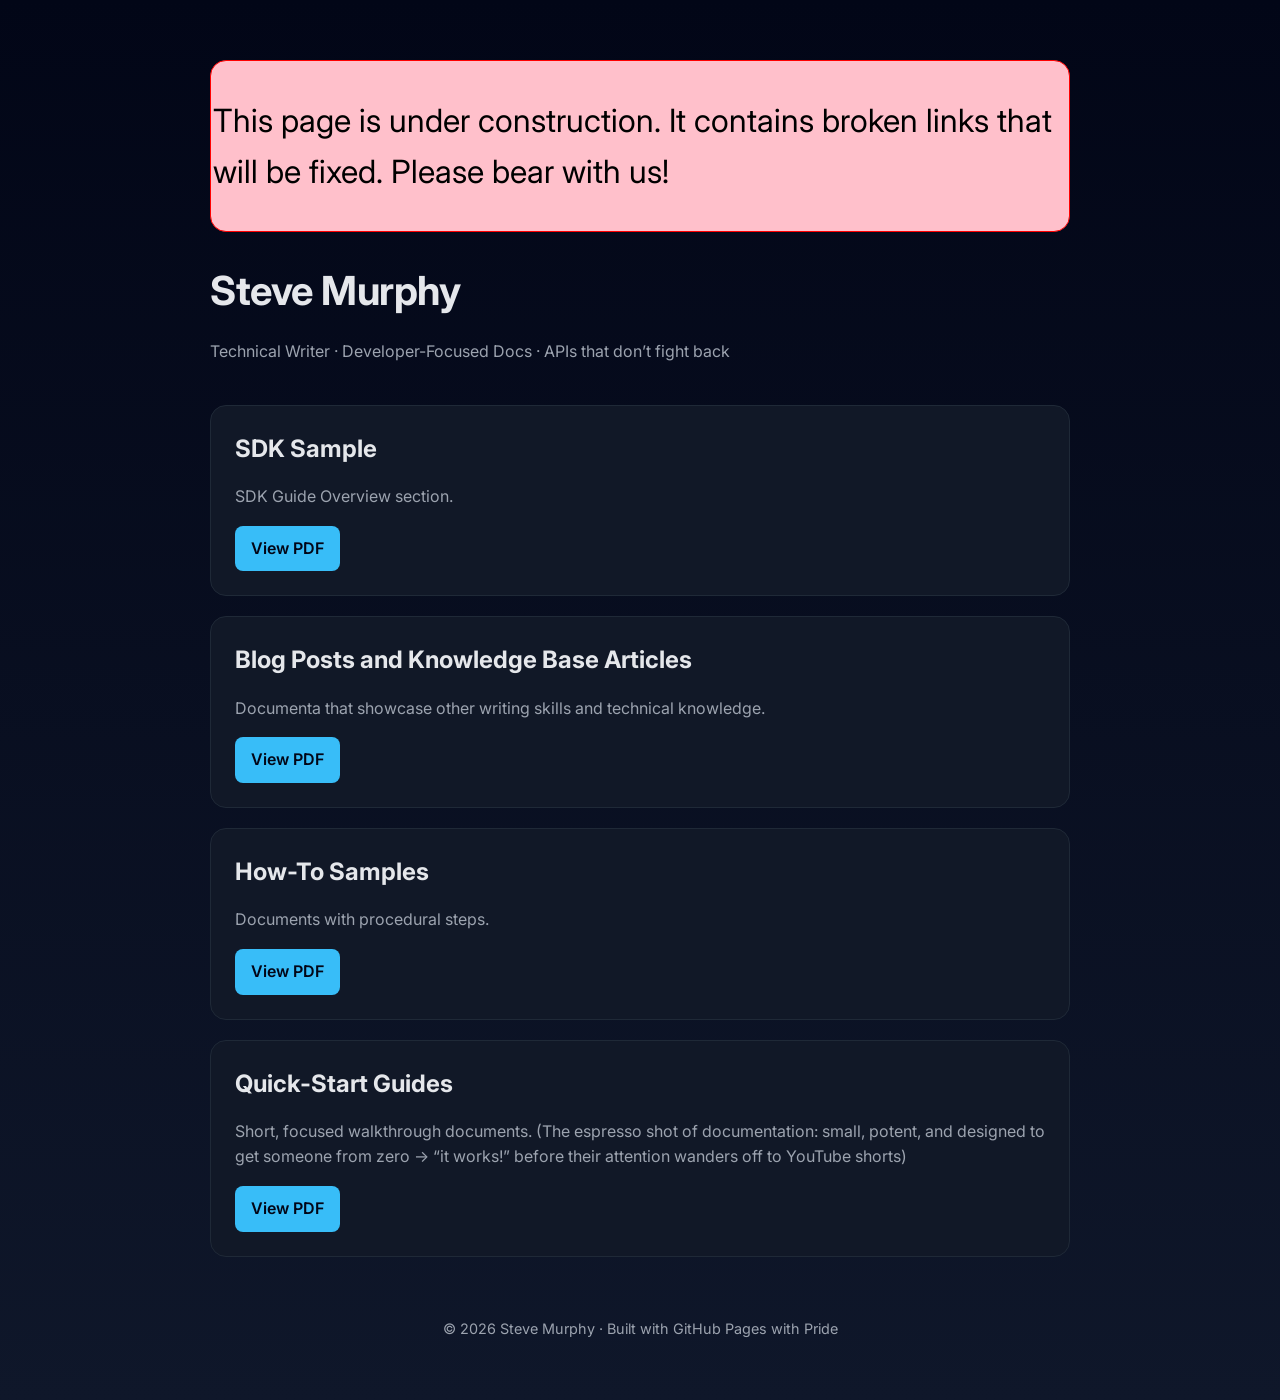
==== index.html @ e9bec04d "Enhance quick-start guides description Expanded description of quick-start guides to emphasize their" ====
<!DOCTYPE html>
<html lang="en">
<head>
  <meta charset="UTF-8" />
  <meta name="viewport" content="width=device-width, initial-scale=1.0" />
  <title>Steve Murphy | Technical Writing</title>

  <!-- Modern font -->
  <link href="https://fonts.googleapis.com/css2?family=Inter:wght@400;600;700&display=swap" rel="stylesheet">

  <style>
    :root {
      --bg: #0f172a;
      --card: #111827;
      --text: #e5e7eb;
      --muted: #9ca3af;
      --accent: #38bdf8;
      --border: #1f2937;
    }

    * {
      box-sizing: border-box;
    }

    body {
      margin: 0;
      font-family: 'Inter', sans-serif;
      background: linear-gradient(to bottom, #020617, #0f172a);
      color: var(--text);
      line-height: 1.6;
    }

    .container {
      max-width: 900px;
      margin: 60px auto;
      padding: 0 20px;
    }

    h1 {
      font-size: 2.5rem;
      margin-bottom: 10px;
      letter-spacing: -0.5px;
    }

    .subtitle {
      color: var(--muted);
      margin-bottom: 40px;
    }

    .card {
      background: var(--card);
      border: 1px solid var(--border);
      border-radius: 16px;
      padding: 24px;
      margin-bottom: 20px;
      transition: transform 0.15s ease, border 0.15s ease;
    }

    .card:hover {
      transform: translateY(-3px);
      border-color: var(--accent);
    }

    .card h2 {
      margin-top: 0;
      margin-bottom: 8px;
    }

    .card p {
      color: var(--muted);
      margin-bottom: 16px;
    }

    .button {
      display: inline-block;
      padding: 10px 16px;
      border-radius: 8px;
      background: var(--accent);
      color: #020617;
      text-decoration: none;
      font-weight: 600;
      transition: opacity 0.15s ease;
    }

    .button:hover {
      opacity: 0.85;
    }

    footer {
      margin-top: 60px;
      text-align: center;
      color: var(--muted);
      font-size: 0.9rem;
    }
  </style>
</head>

<body>
  <div class="container">

  <div style="background-color: pink; border: 1px solid red; font-size: 2.0rem; padding:2px; border-radius: 16px; color:black;">
    <p>This page is under construction. It contains broken links that will be fixed. Please bear with us!</p>
  </div>
    
    <h1>Steve Murphy</h1>
    <p class="subtitle">
      Technical Writer · Developer-Focused Docs · APIs that don’t fight back
    </p>

    <div class="card">
          <h2>SDK Sample</h2>
          <p>SDK Guide Overview section.</p>
          <a class="button" href="sdk/Client-SDK-New.pdf" target="_blank">View PDF</a>
    </div>

    
    <div class="card">
      <h2>Blog Posts and Knowledge Base Articles</h2>
      <p>Documenta that showcase other writing skills and technical knowledge.</p>
      <a class="button" href="blog-posts-and-KB-articles/JWT Blog Post.pdf" target="_blank">View PDF</a>
    </div>

    <div class="card">
      <h2>How-To Samples</h2>
      <p>Documents with procedural steps.</p>
      <a class="button" href="how-to/CardGeneratorProcedures.pdf" target="_blank">View PDF</a>
    </div>

    <div class="card">
      <h2>Quick-Start Guides</h2>
      <p>Short, focused walkthrough documents. (The espresso shot of documentation: small, potent, and designed to get someone from zero → “it works!” before their attention wanders off to YouTube shorts) </p>
      <a class="button" href="quick-start/Storage-Upload-Quickstart.pdf" target="_blank">View PDF</a>
    </div>

    

    <footer>
      © 2026 Steve Murphy · Built with GitHub Pages with Pride
    </footer>

  </div>
</body>
</html>
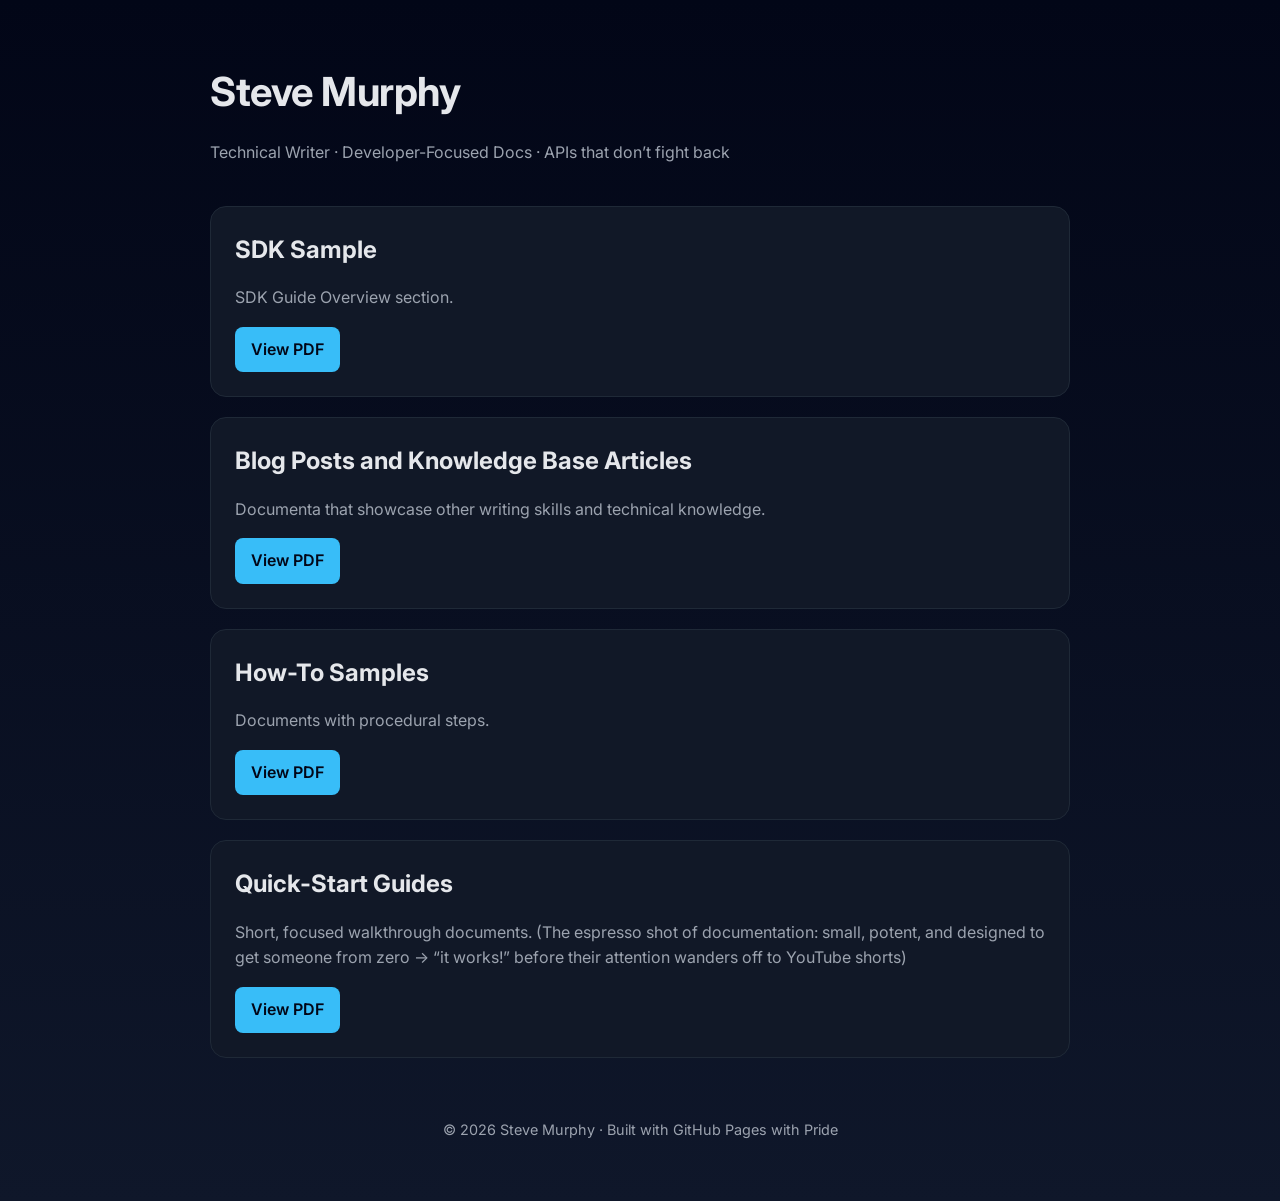
==== commit 99fefeed: "Remove under construction message from index.html Removed construction notice from the page." ====
--- a/index.html
+++ b/index.html
@@ -8,7 +8,7 @@
   <!-- Modern font -->
   <link href="https://fonts.googleapis.com/css2?family=Inter:wght@400;600;700&display=swap" rel="stylesheet">
 
-  <style>
+  <style> 
     :root {
       --bg: #0f172a;
       --card: #111827;
@@ -97,10 +97,6 @@
 
 <body>
   <div class="container">
-
-  <div style="background-color: pink; border: 1px solid red; font-size: 2.0rem; padding:2px; border-radius: 16px; color:black;">
-    <p>This page is under construction. It contains broken links that will be fixed. Please bear with us!</p>
-  </div>
     
     <h1>Steve Murphy</h1>
     <p class="subtitle">
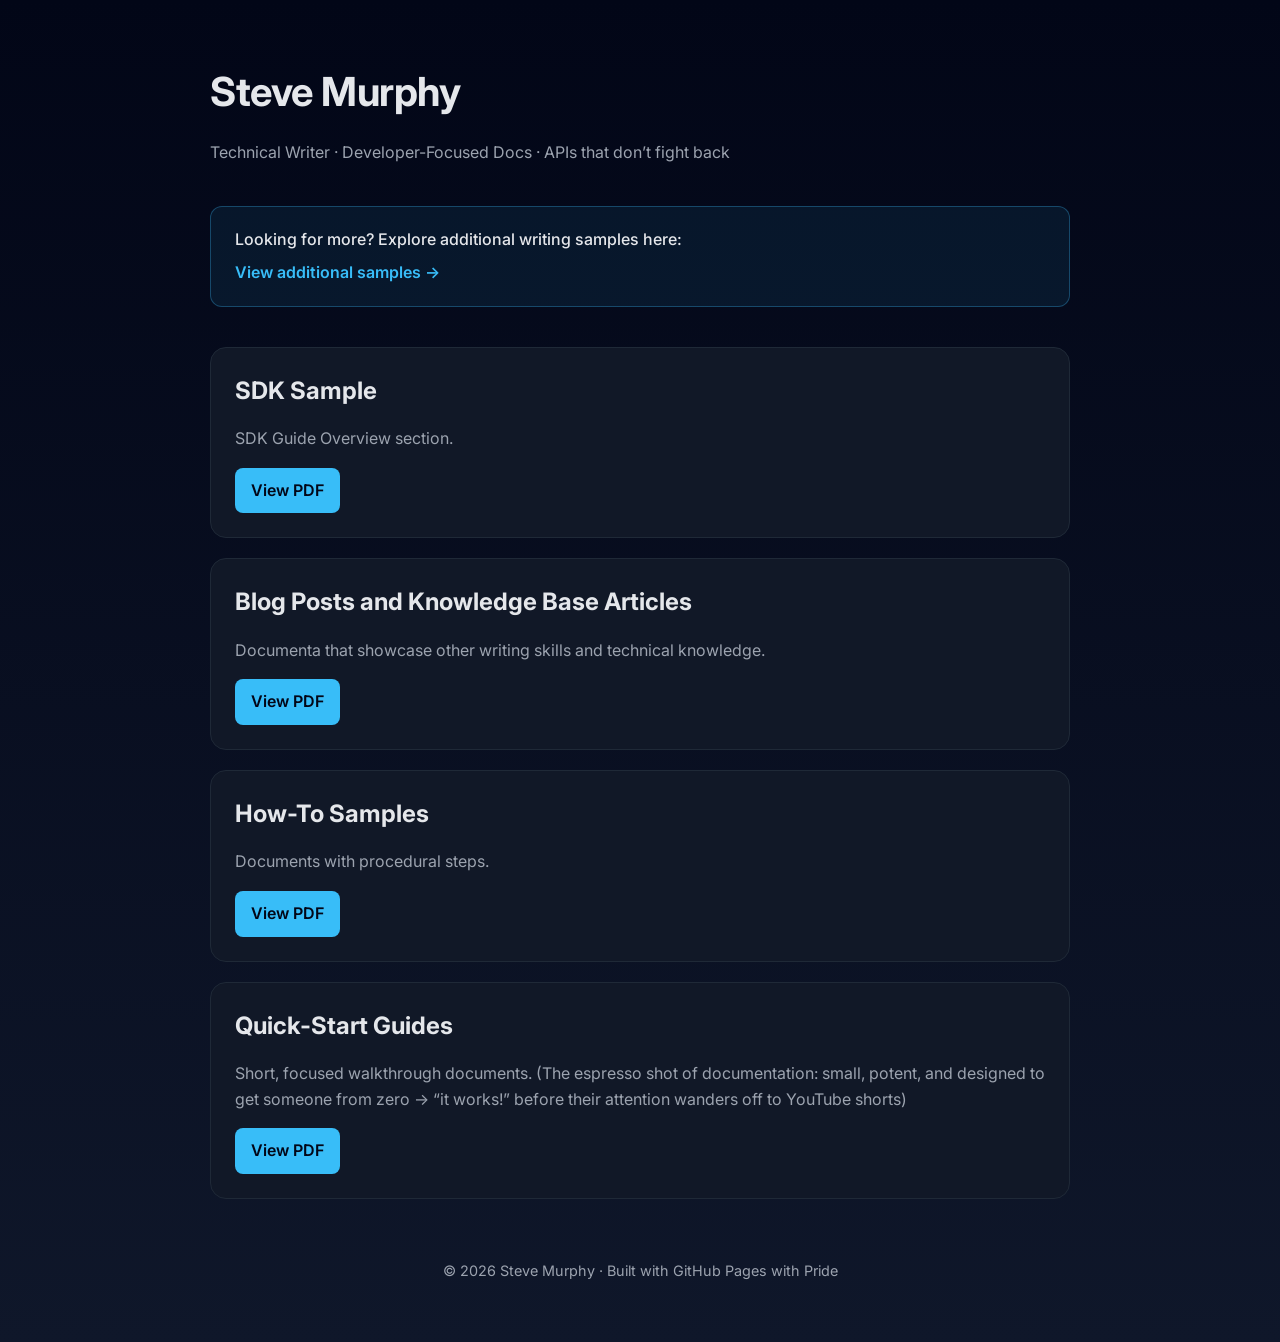
==== commit 4c62e54a: "Add note section for additional writing samples Added a note section with a link to additional writi" ====
--- a/index.html
+++ b/index.html
@@ -92,6 +92,31 @@
       color: var(--muted);
       font-size: 0.9rem;
     }
+
+    .note {
+      margin: 40px 0;
+      padding: 20px 24px;
+      border-radius: 12px;
+      background: rgba(56, 189, 248, 0.08);
+      border: 1px solid rgba(56, 189, 248, 0.3);
+    }
+    
+    .note p {
+      margin: 0 0 8px 0;
+      color: var(--text);
+      font-weight: 500;
+    }
+    
+    .note a {
+      color: var(--accent);
+      text-decoration: none;
+      font-weight: 600;
+    }
+    
+    .note a:hover {
+      text-decoration: underline;
+    }
+    
   </style>
 </head>
 
@@ -103,6 +128,15 @@
       Technical Writer · Developer-Focused Docs · APIs that don’t fight back
     </p>
 
+  <div class="note">
+    <p>
+      Looking for more? Explore additional writing samples here:
+    </p>
+    <a href="https://celadon-dasik-b13b71.netlify.app/" target="_blank">
+      View additional samples →
+    </a>
+  </div>
+    
     <div class="card">
           <h2>SDK Sample</h2>
           <p>SDK Guide Overview section.</p>
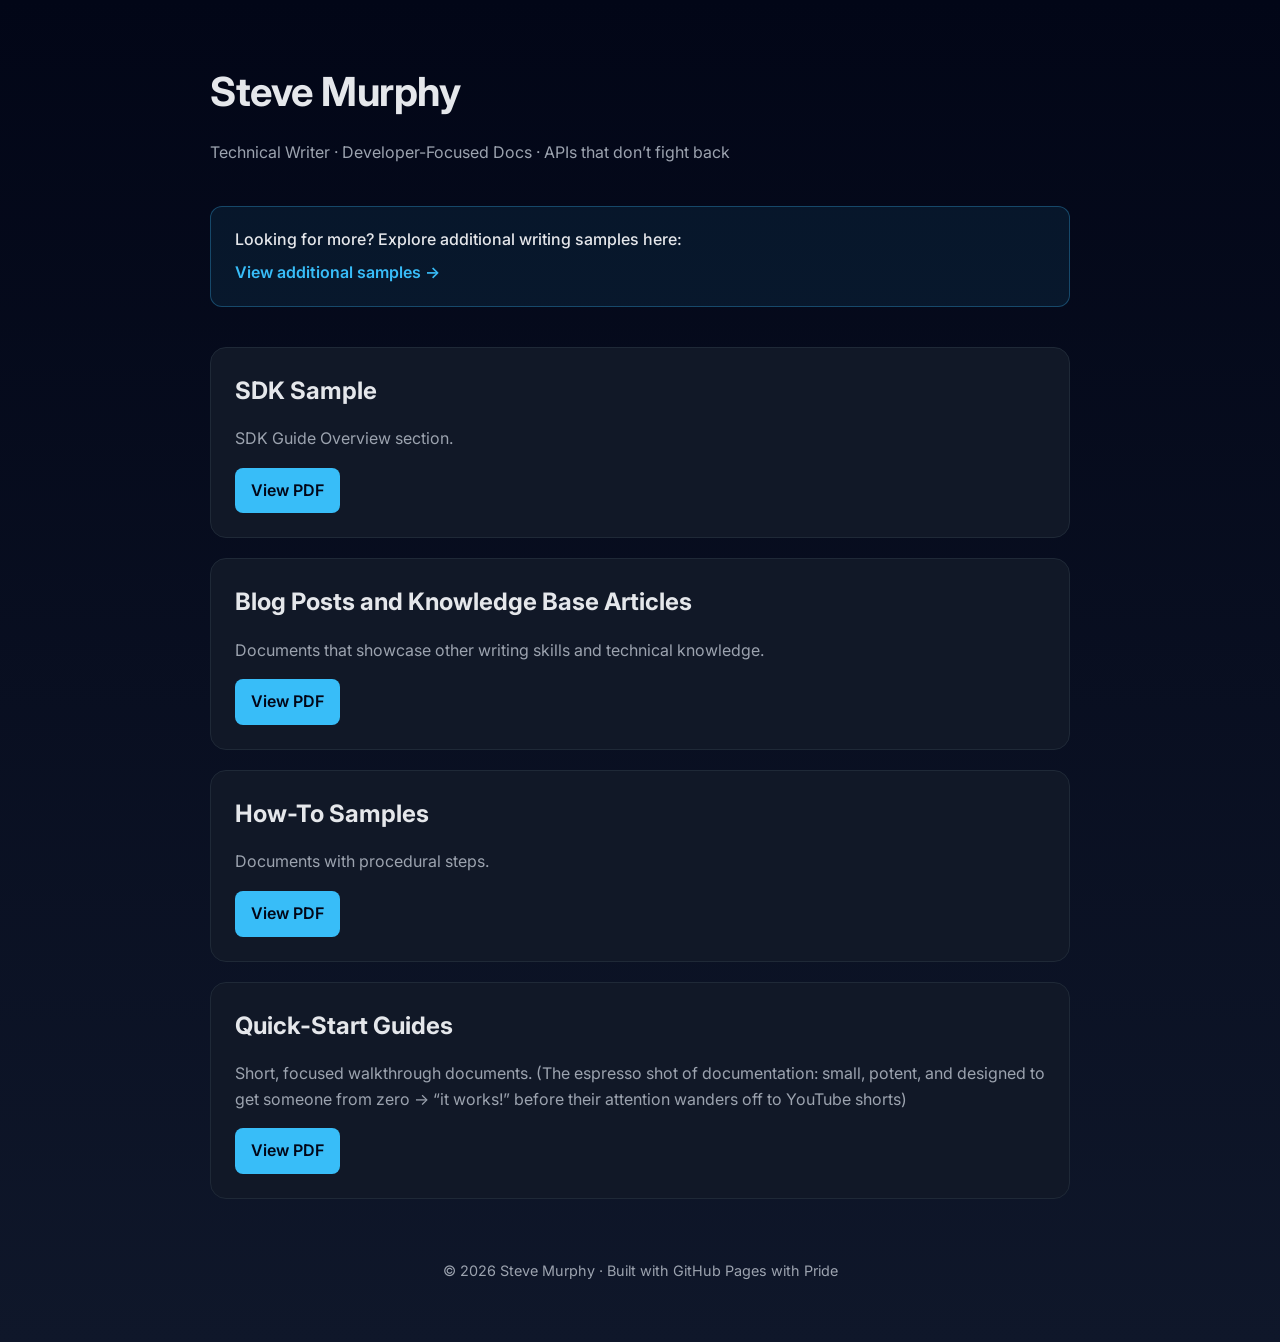
==== commit 999674ce: "Fix typo in index.html" ====
--- a/index.html
+++ b/index.html
@@ -146,7 +146,7 @@
     
     <div class="card">
       <h2>Blog Posts and Knowledge Base Articles</h2>
-      <p>Documenta that showcase other writing skills and technical knowledge.</p>
+      <p>Documents that showcase other writing skills and technical knowledge.</p>
       <a class="button" href="blog-posts-and-KB-articles/JWT Blog Post.pdf" target="_blank">View PDF</a>
     </div>
 
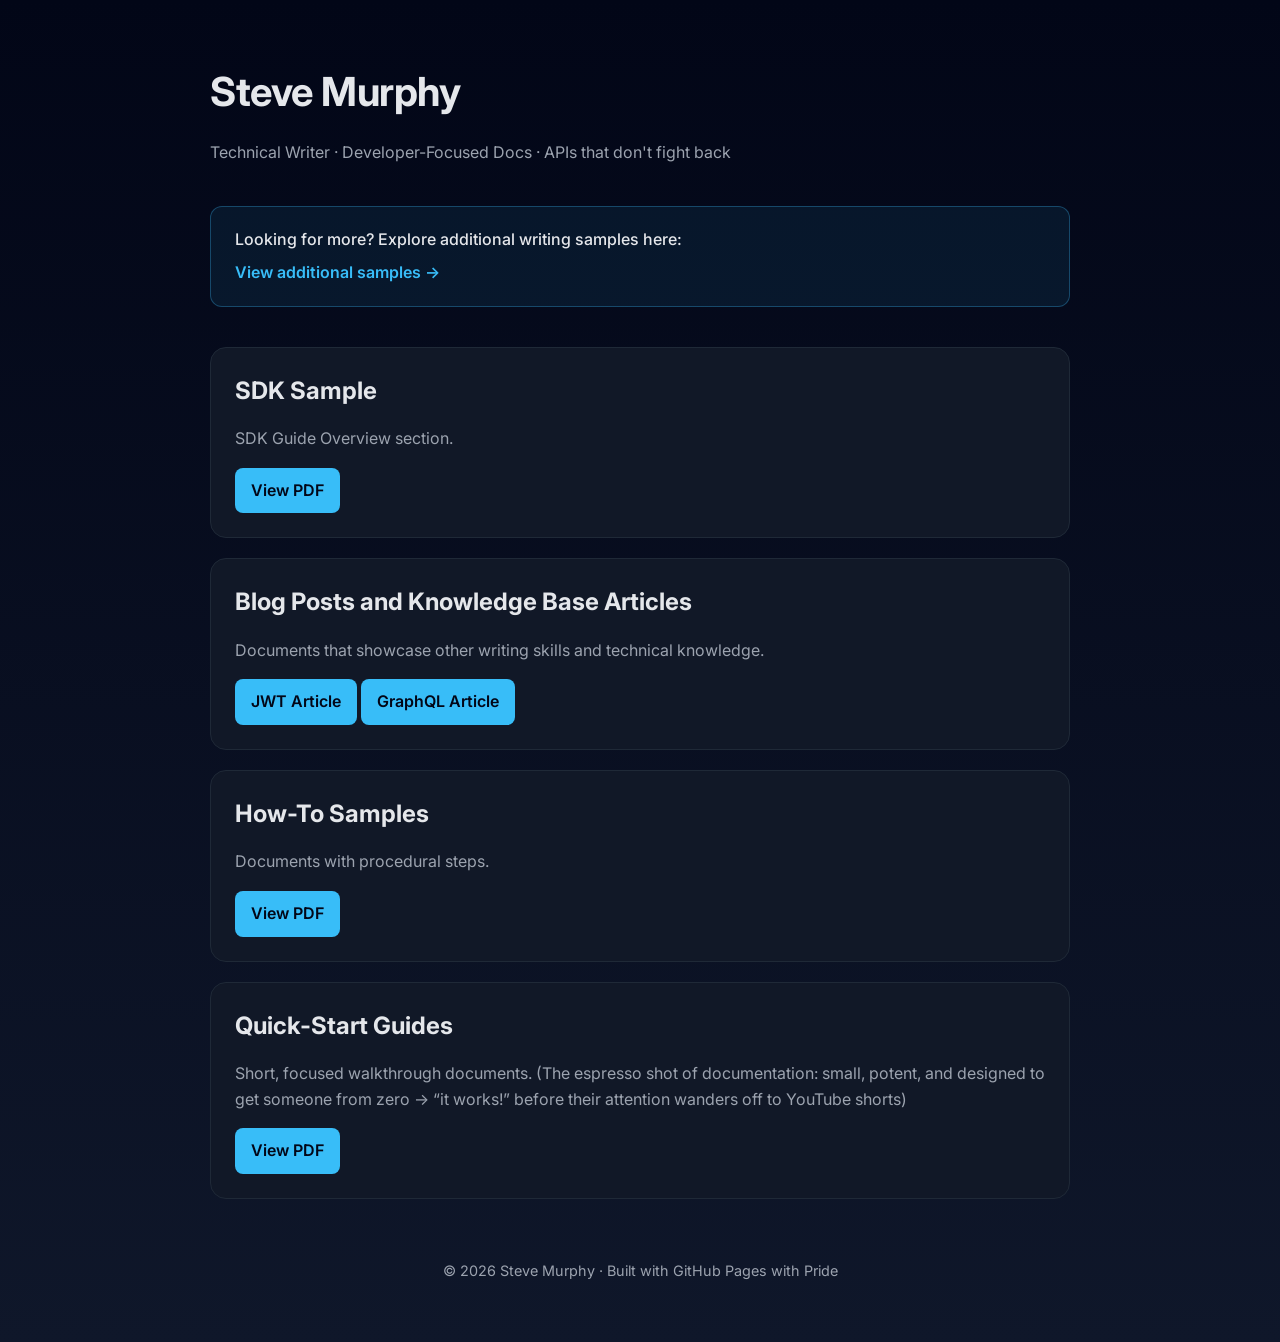
==== commit d2fefe9a: "added GraphQL article to samples and modified index.html to accomodate it." ====
--- a/index.html
+++ b/index.html
@@ -86,6 +86,12 @@
       opacity: 0.85;
     }
 
+    /* select.button {
+      appearance: none;
+      border: none;
+      cursor: pointer;
+    } */
+
     footer {
       margin-top: 60px;
       text-align: center;
@@ -125,7 +131,7 @@
     
     <h1>Steve Murphy</h1>
     <p class="subtitle">
-      Technical Writer · Developer-Focused Docs · APIs that don’t fight back
+      Technical Writer · Developer-Focused Docs · APIs that don't fight back
     </p>
 
   <div class="note">
@@ -144,10 +150,16 @@
     </div>
 
     
+
     <div class="card">
       <h2>Blog Posts and Knowledge Base Articles</h2>
       <p>Documents that showcase other writing skills and technical knowledge.</p>
-      <a class="button" href="blog-posts-and-KB-articles/JWT Blog Post.pdf" target="_blank">View PDF</a>
+      <a class="button" href="blog-posts-and-KB-articles/JWT Blog Post.pdf" target="_blank">
+        JWT Article
+      </a>
+      <a class="button" href="blog-posts-and-KB-articles/GraphQL.pdf" target="_blank">
+        GraphQL Article
+      </a>
     </div>
 
     <div class="card">
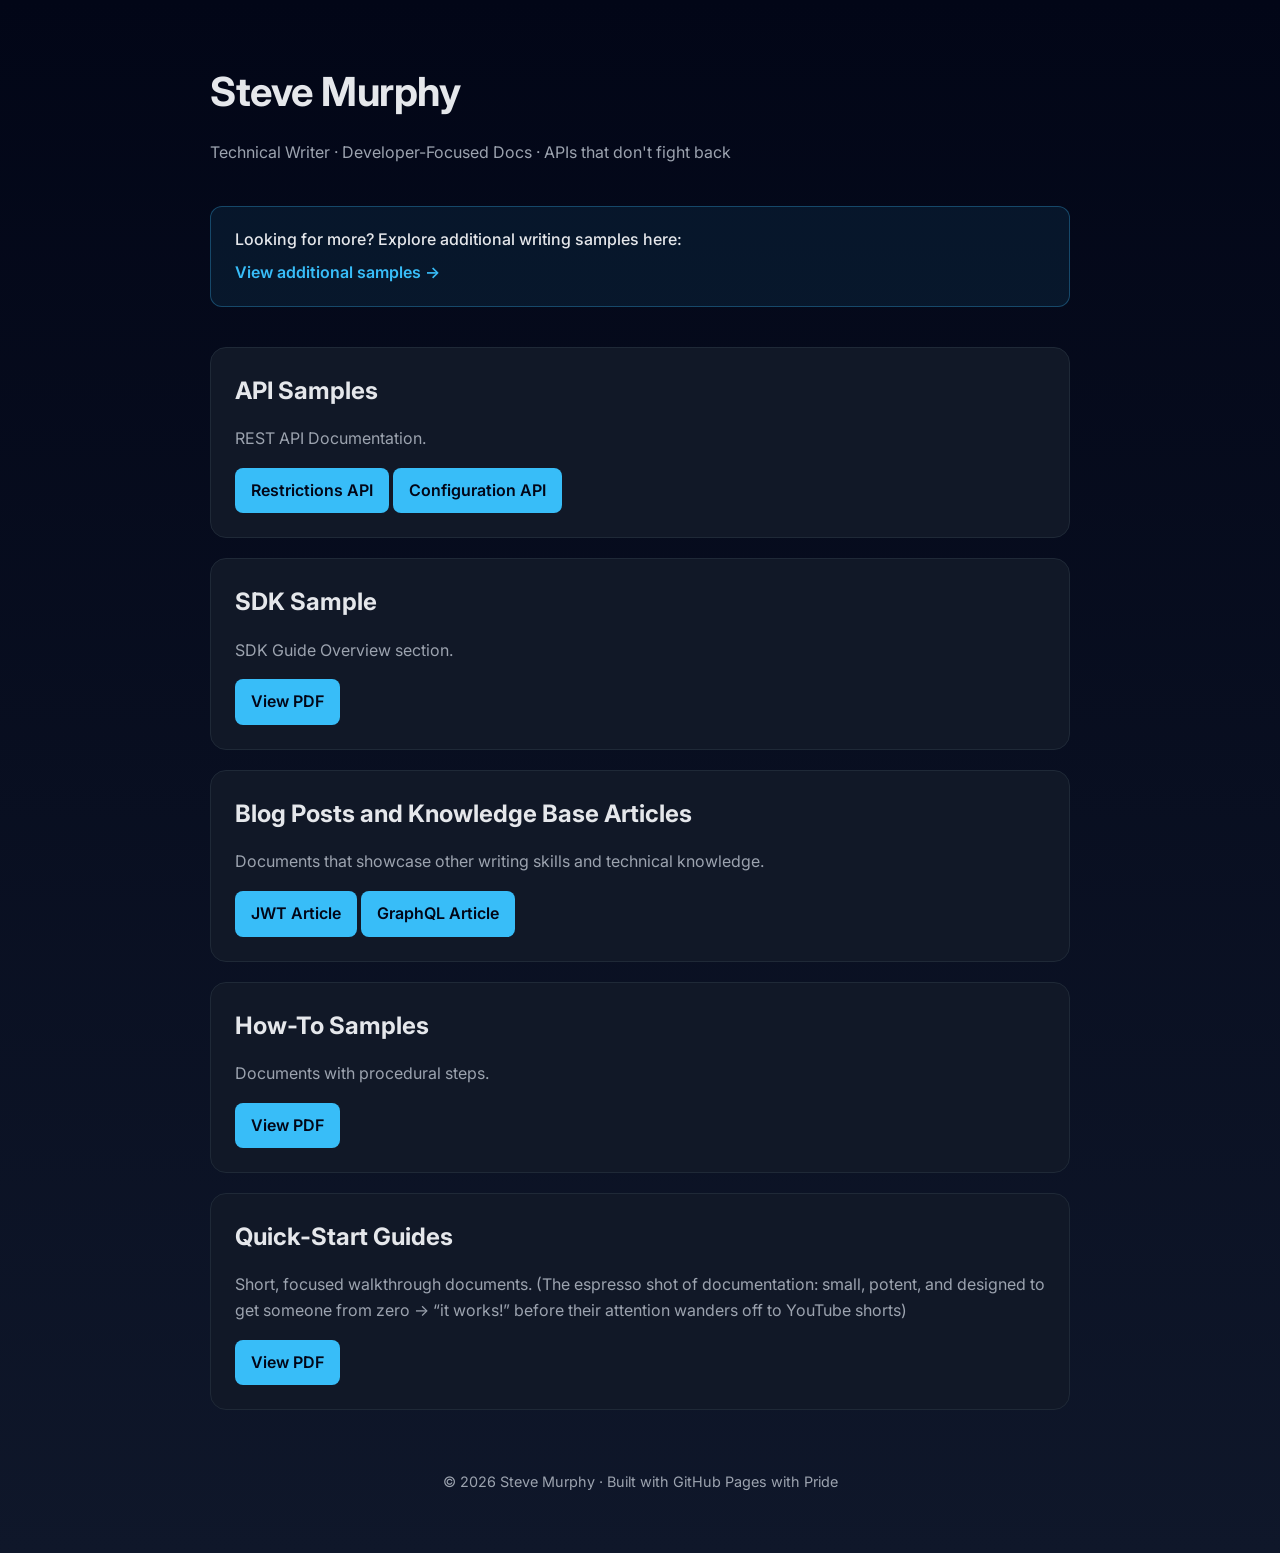
==== commit 2073e189: "added API examples, modified index.html" ====
--- a/index.html
+++ b/index.html
@@ -142,14 +142,19 @@
       View additional samples →
     </a>
   </div>
+
+  <div class="card">
+          <h2>API Samples</h2>
+          <p>REST API Documentation.</p>
+          <a class="button" href="api/Netspend-Restrictions-API.pdf" target="_blank">Restrictions API</a>
+          <a class="button" href="api/Control-Portal-Configuration-REST-API-User-Guide.pdf" target="_blank">Configuration API</a>
+    </div>
     
     <div class="card">
           <h2>SDK Sample</h2>
           <p>SDK Guide Overview section.</p>
           <a class="button" href="sdk/Client-SDK-New.pdf" target="_blank">View PDF</a>
     </div>
-
-    
 
     <div class="card">
       <h2>Blog Posts and Knowledge Base Articles</h2>
@@ -174,7 +179,6 @@
       <a class="button" href="quick-start/Storage-Upload-Quickstart.pdf" target="_blank">View PDF</a>
     </div>
 
-    
 
     <footer>
       © 2026 Steve Murphy · Built with GitHub Pages with Pride
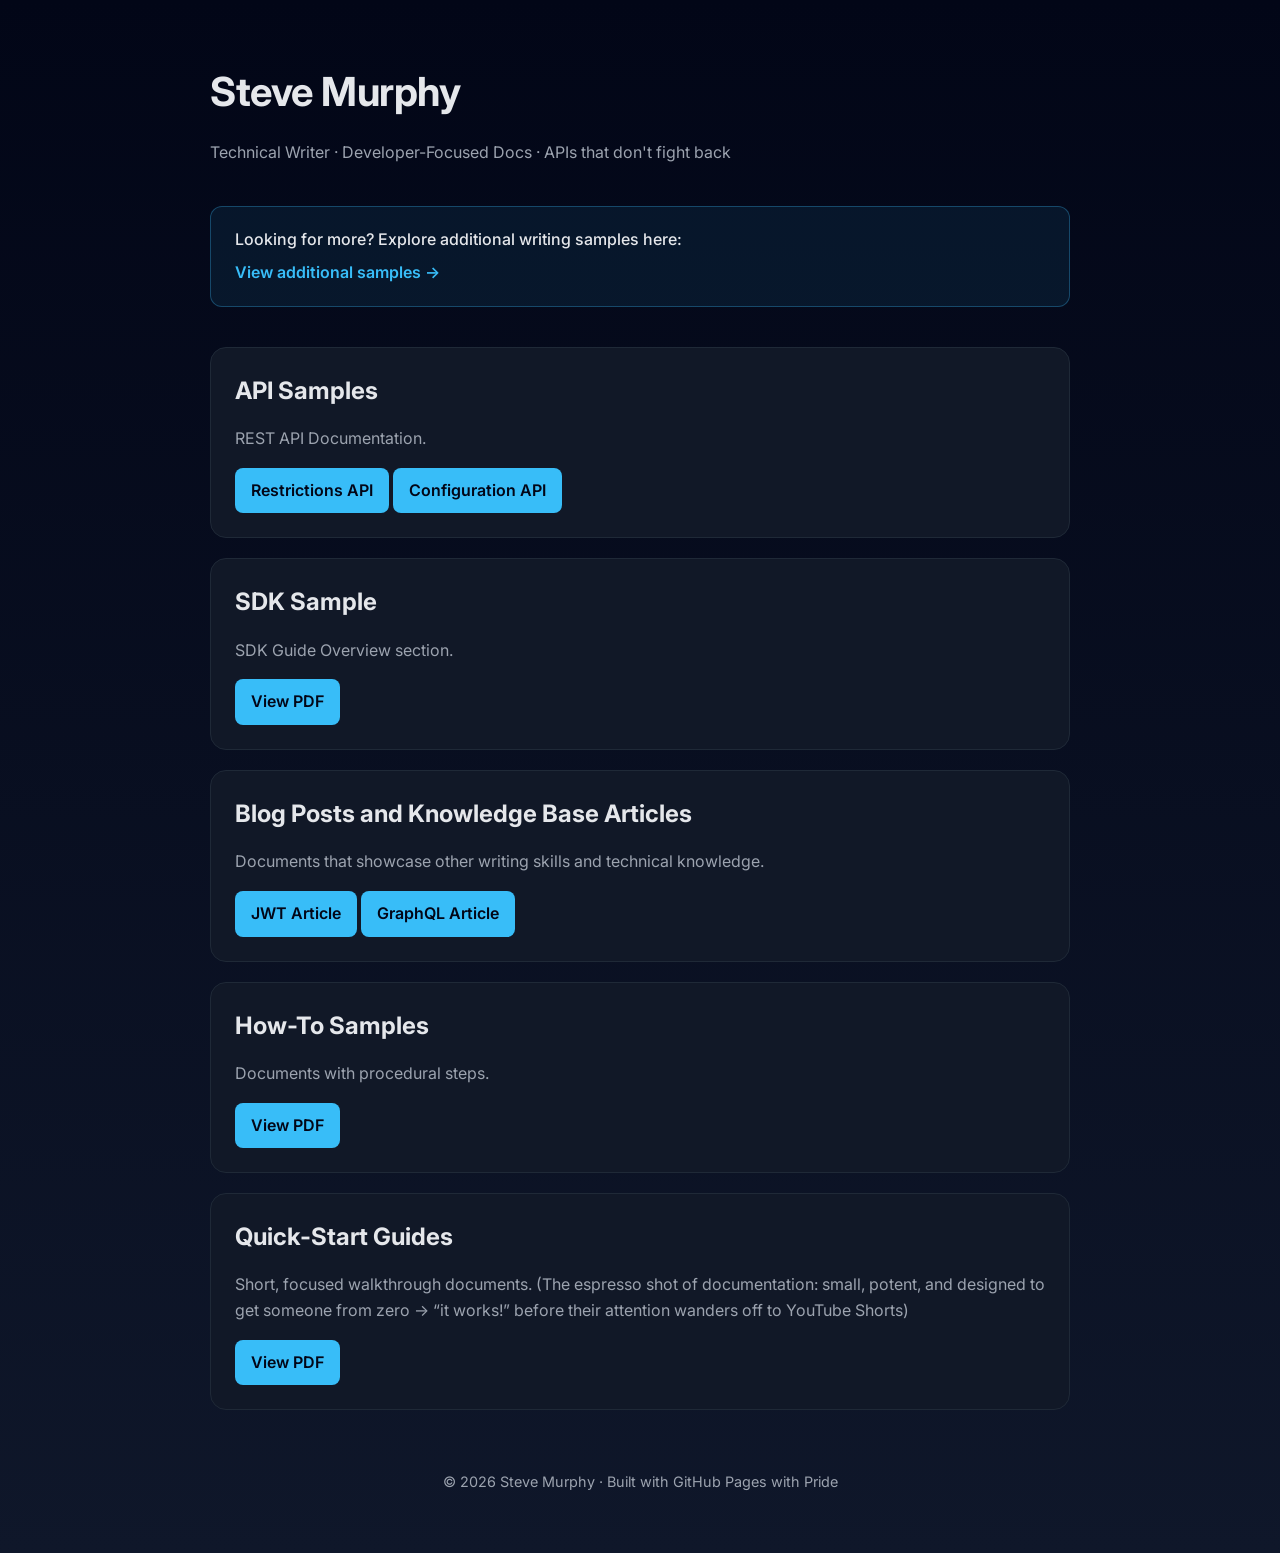
==== commit ce3d9d98: "tweak" ====
--- a/index.html
+++ b/index.html
@@ -175,7 +175,7 @@
 
     <div class="card">
       <h2>Quick-Start Guides</h2>
-      <p>Short, focused walkthrough documents. (The espresso shot of documentation: small, potent, and designed to get someone from zero → “it works!” before their attention wanders off to YouTube shorts) </p>
+      <p>Short, focused walkthrough documents. (The espresso shot of documentation: small, potent, and designed to get someone from zero → “it works!” before their attention wanders off to YouTube Shorts) </p>
       <a class="button" href="quick-start/Storage-Upload-Quickstart.pdf" target="_blank">View PDF</a>
     </div>
 
